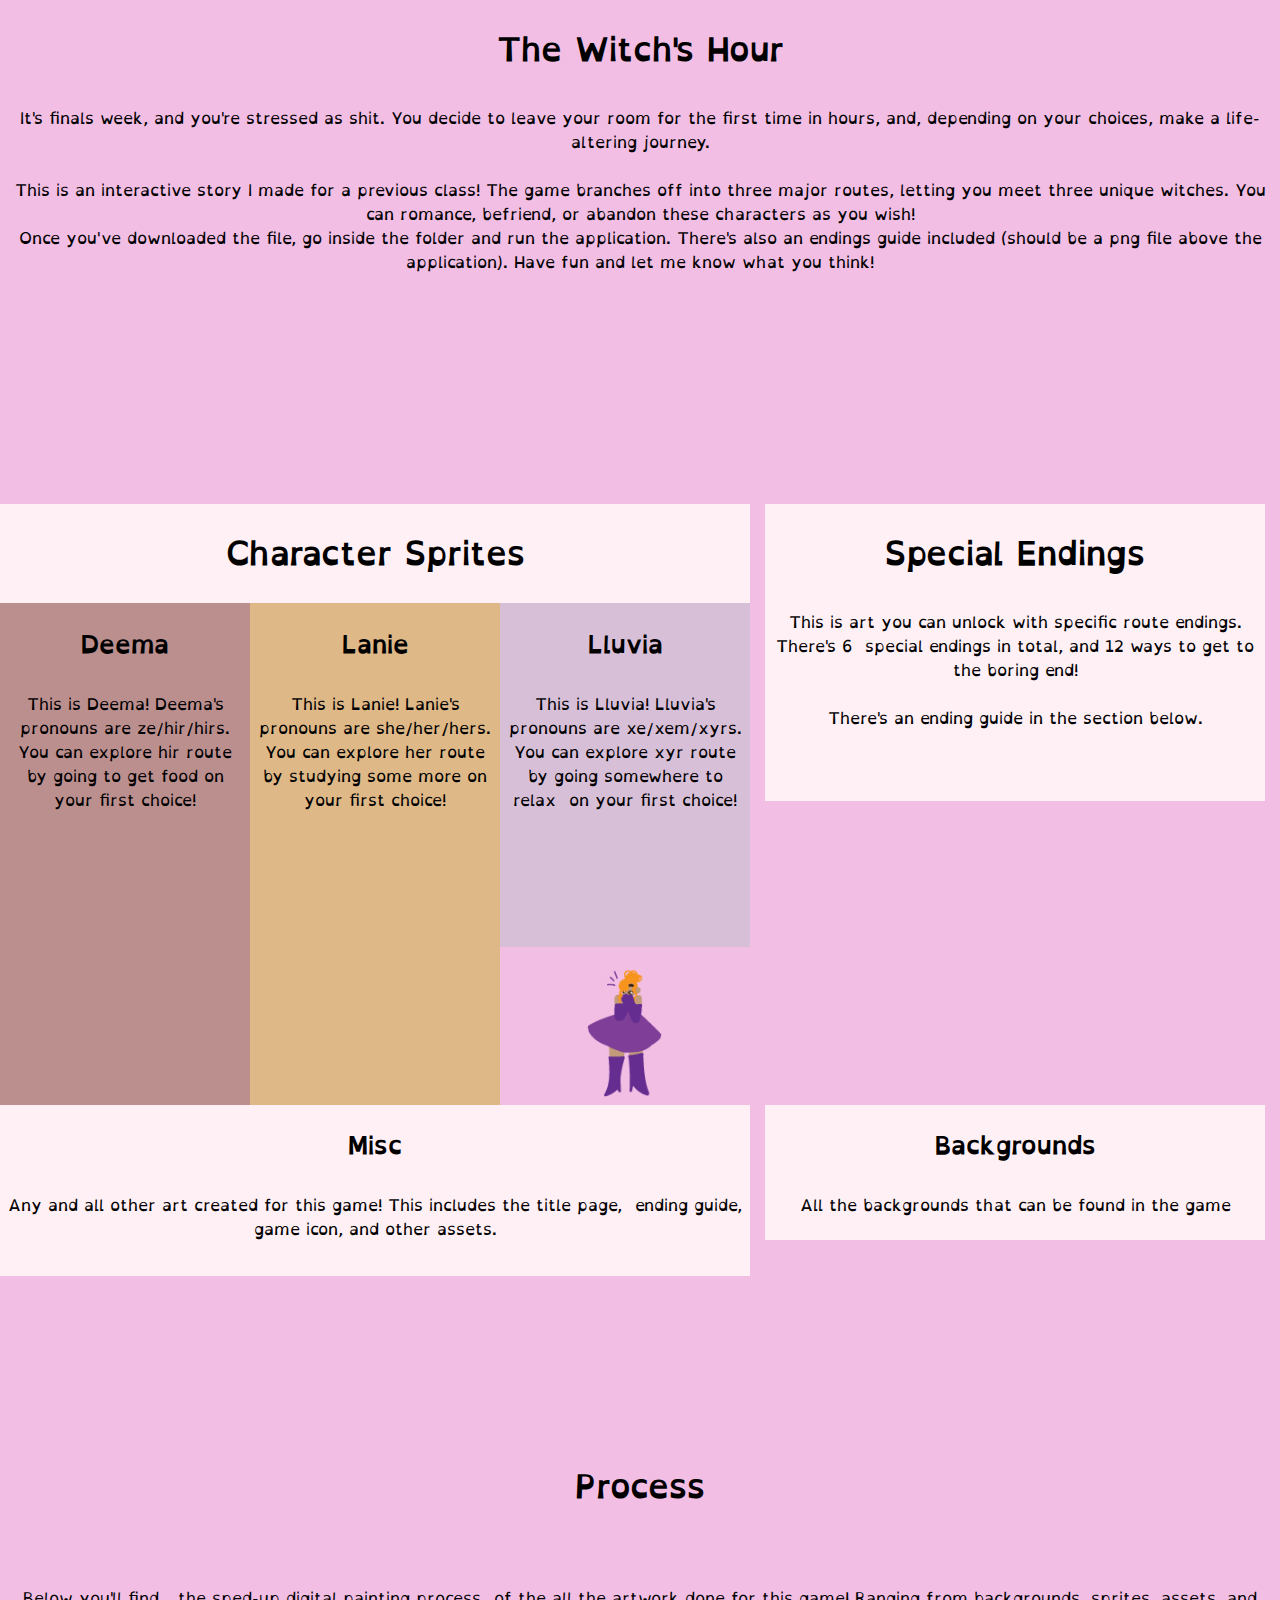
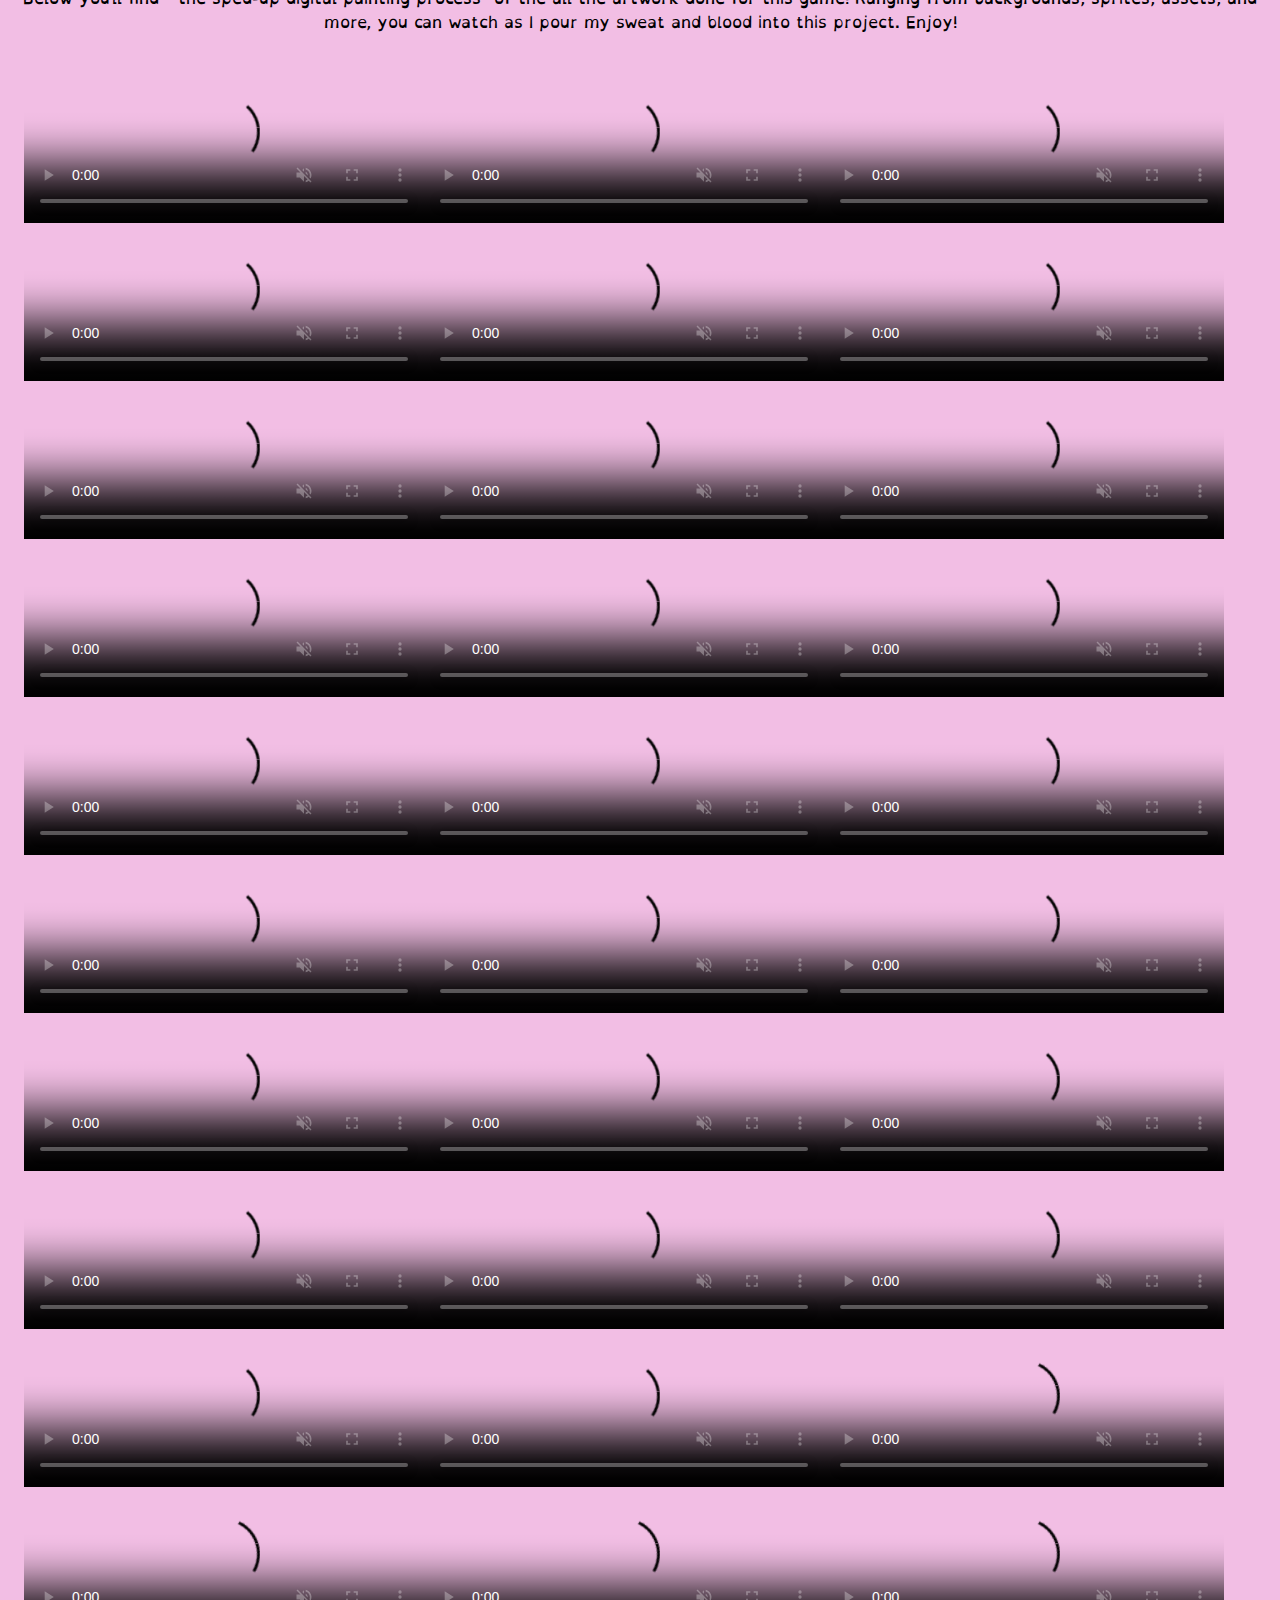
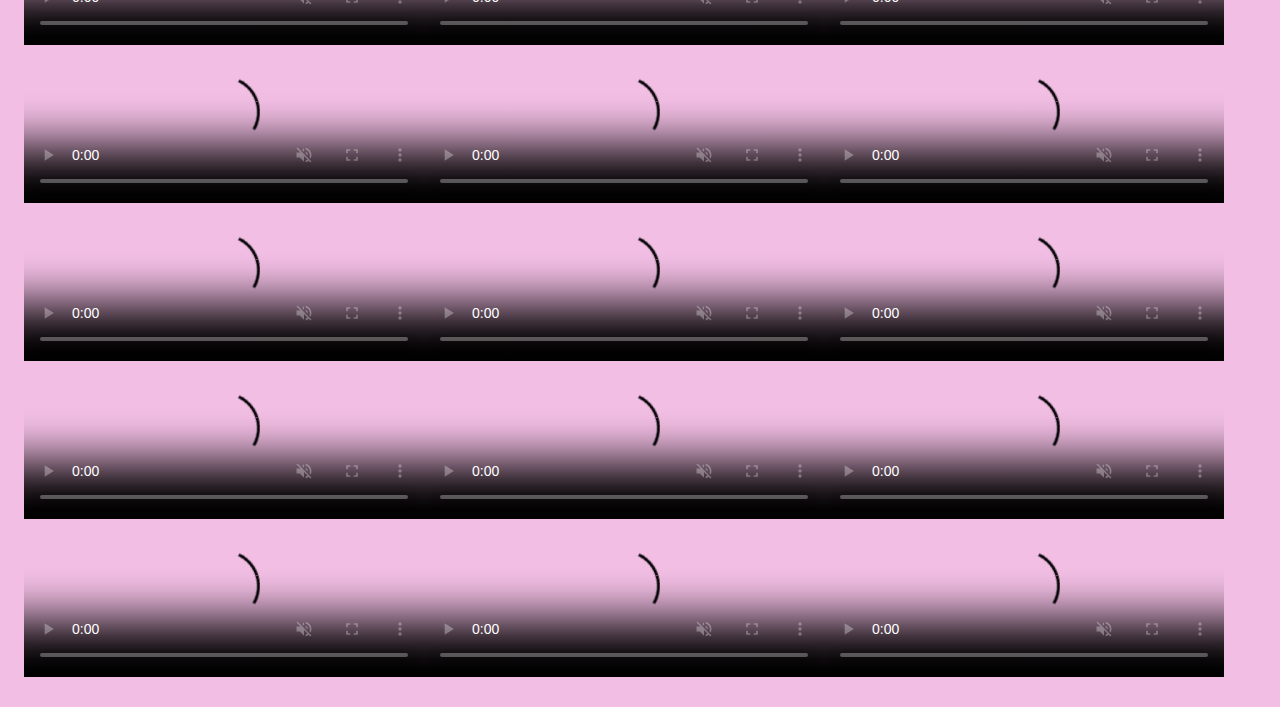
==== grid.html @ 46e74711 "Add files via upload" ====
<!doctype html>
<html lang="en">
	<head> <!-- for search engines, it's not shown on page; info *about* the page-->
	<meta charset="utf-8">
	<meta name="keywords" content="MEDP 285, Web Design">
	<meta name="viewport" content="width=device-width, initial-scale=1.0">
	<meta name= "description" content="Grid project.">
	<meta name= "author" content="Cat Meza U">
	<title>Grid</title>

	<link href="rules.css" rel="stylesheet">

	<link rel="apple-touch-icon" sizes="57x57" href="icon/apple-icon-57x57.png">
	<link rel="apple-touch-icon" sizes="60x60" href="icon/apple-icon-60x60.png">
	<link rel="apple-touch-icon" sizes="72x72" href="icon/apple-icon-72x72.png">
	<link rel="apple-touch-icon" sizes="76x76" href="icon/apple-icon-76x76.png">
	<link rel="apple-touch-icon" sizes="114x114" href="icon/apple-icon-114x114.png">
	<link rel="apple-touch-icon" sizes="120x120" href="icon/apple-icon-120x120.png">
	<link rel="apple-touch-icon" sizes="144x144" href="icon/apple-icon-144x144.png">
	<link rel="apple-touch-icon" sizes="152x152" href="icon/apple-icon-152x152.png">
	<link rel="apple-touch-icon" sizes="180x180" href="icon/apple-icon-180x180.png">
	<link rel="icon" type="image/png" sizes="192x192"  href="icon/android-icon-192x192.png">
	<link rel="icon" type="image/png" sizes="32x32" href="icon/favicon-32x32.png">
	<link rel="icon" type="image/png" sizes="96x96" href="icon/favicon-96x96.png">
	<link rel="icon" type="image/png" sizes="16x16" href="icon/favicon-16x16.png">
	<link rel="manifest" href="icon/manifest.json">
	<meta name="msapplication-TileColor" content="#ffffff">
	<meta name="msapplication-TileImage" content="/ms-icon-144x144.png">
	<meta name="theme-color" content="#ffffff">

	<style>
		* {box-sizing: border-box;}

		@media screen and (min-width: 400px;) {
			#general {  display: grid; width: 50%; grid-template-columns: 200px; }
		}

		body {text-align: center;} 

		p {padding: 7px;}

		div {border: 1px;
			text-align: center; }

		#charas {
			display: grid;
			width: 750px;
			grid-template-rows: repeat(6, auto);
			grid-template-columns: repeat(3, 1fr);
			}

		.item1 {grid-column: 1 / 4;}

		.item7 {grid-column: 1 / 3;}

		#endings {
			display: grid;
			width: 500px;
			grid-template-columns: repeat(2, 1fr);
			grid-template-rows: repeat(4, auto);
			justify-content: center;
			}

		#general {
			display: grid;
			padding-top: 2em;
			grid-template-columns: repeat(2, auto);
			grid-template-rows: repeat(2, auto);
		}

		#icon:hover {-webkit-transform: scaleX(-1); transform: scaleX(-1); }

		#misc {
			display: grid;
			width: 750px;
			grid-template-columns: repeat(2, 1fr);
			grid-template-rows: repeat(5, auto);
			}

		#background {
			display: grid;
			width: 500px;
			grid-template-columns: repeat(2, 1fr);
			grid-template-rows: repeat(14, auto)o;
			justify-content: center;
			}

		#videos {
			display: grid;
			margin: 1.5em;
			width: 1200px;
			grid-template-columns:  repeat(3, 1fr);
			grid-template-rows: repeat(8, auto);
			justify-content: center;
			}

	</style>

	</head>

<body>

<h1> The Witch's Hour </h1>

<p> ​It's finals week, and you're stressed as shit. You decide to leave your room for the first time in hours, and, depending on your choices, make a life-altering journey. <br> <br>

This is an interactive story I made for a previous class! The game branches off into three major routes, letting you meet three unique witches. You can romance, befriend, or abandon these characters as you wish! <br>

Once you've downloaded the file, go inside the folder and run the application. There's also an endings guide included (should be a png file above the application). Have fun and let me know what you think! </p>

<iframe src="https://itch.io/embed/652424" height="167" width="552" frameborder="0"> <a href="https://meza-creates.itch.io/the-witchs-hour">The Witch&#039;s Hour by Meza_Creates</a> </iframe>

<div id="general">
	<div id="charas">
		<div class="item1" style="background-color: lavenderblush;"> <h1> Character Sprites </h1> </div>

		<div style="background-color: rosybrown;"> <h2> Deema </h2> <p> ​This is Deema! Deema's pronouns are ze/hir/hirs. You can explore hir route by going to get food on your first choice! </p> </div>

		<div style="background-color: burlywood;"> <h2> Lanie </h2> <p> ​​This is Lanie! Lanie's pronouns are she/her/hers. You can explore her route by studying some more on your first choice! </p> </div>

		<div style="background-color: thistle;"> <h2> Lluvia </h2> <p> ​​This is Lluvia! Lluvia's pronouns are xe/xem/xyrs. You can explore xyr route by going somewhere to relax on your first choice! </p> </div>

		<div style="background-color: rosybrown;">
		<img src="images/deema-happy.png" style="width:100%" alt=""> </div>

		<div style="background-color: burlywood;">
		<img src="images/lanie-smile.png" style="width: 100%" alt=""> </div>

		<div style="background-color: thistle;"> 
		<img src="images/lluvia-smile.png" style="width:100%" alt=""> </div>

		<div style="background-color: rosybrown;"> 
		<img src="images/deema-neutral.png" style="width:100%" alt=""> </div>

		<div style="background-color: burlywood;"> 
		<img src="images/lanie-neutral.png" style="width:100%" alt=""> </div>

		<div style="background-color: thistle;"> 
		<img src="images/lluvia-neutral.png" style="width:100%" alt=""> </div>

		<div style="background-color: rosybrown;"> 
		<img src="images/deema-bag.png" style="width:100%" alt=""> </div>

		<div style="background-color: burlywood;"> 
		<img src="images/lanie-timid.png" style="width:100%" alt=""> </div>

		<div style="background-color: thistle;"> 
		<img src="images/lluvia-plant.png" style="width:100%" alt=""> </div>

		<div style="background-color: rosybrown;"> 
		<img src="images/deema-wince.png" style="width:100%" alt=""> </div>

		<div style="background-color: burlywood;"> 
		<img src="images/lanie-anxious.png" style="width:100%" alt=""> </div>

		<div style="background-color: thistle;"> 
		<img src="images/lluvia-annoyed.png" style="width:100%" alt=""> </div>

		<div style="background-color: rosybrown;"> 
		<img src="images/deema-upset.png" style="width:100%" alt=""> </div>

		<div style="background-color: burlywood;"> 
		<img src="images/lanie-blush.png" style="width:100%" alt=""> </div>

		<div id="icon">
		<a href="index.html" target="_blank"></a> <img border="0" alt="Return to Home" src="shock.png" height="150" style="padding-top: 20px"> </div>
	</div>
	
	<div id="endings">

  		<div class="item7" style="background-color: lavenderblush;"> <h1> Special Endings </h1> <p> This is art you can unlock with specific route endings. There's 6 special endings in total, and 12 ways to get to the boring end! <br> <br> There's an ending guide in the section below.</p> </div>

  		<div> <img src="images/deema_date.png" style="width:100%" alt=""> </div>

  		<div> <img src="images/deema_friend.png" style="width:100%" alt=""> </div>

  		<div> <img src="images/lanie_date.png" style="width:100%" alt=""> </div> 

  		<div> <img src="images/lanie_friend.png" style="width:100%" alt=""> </div>

  		<div> <img src="images/lluvia_date.png" style="width:100%" alt=""> </div>

  		<div> <img src="images/lluvia_friend.png" style="width:100%" alt=""> </div>

		<div class="item7" > <img src="images/boring-end.png" style="width:100%" alt=""> </div>
	</div>

	<div id="misc">
		<div class="item7" style="background-color: lavenderblush;"> <h2> Misc </h2> <p> Any and all other art created for this game! This includes the title page, ending guide, game icon, and other assets. </p> </div>

		<div class="item7"> <img src="images/guide.png" style="width:100%" alt=""> </div>

		<div> <img src="images/books.png" style="width: 100%" alt=""> </div>

		<div> <img src="images/books-ruined.png" style="width:100%" alt=""> </div>

		<div> <img src="images/window_icon.png" style="width:100%" alt=""> </div>

		<div> <img src="images/phone.png" style="width:100%" alt=""> </div>

		<div class="item7"> <img src="images/main_menu2.png" style="width:100%" alt=""> </div>
	</div>

	<div id="background">
		<div class="item7" style="background-color: lavenderblush;"> <h2> Backgrounds </h2> <p> All the backgrounds that can be found in the game </p> </div>

		<div> <img src="images/bg-academy.png" style="width:100%" alt=""> </div>

		<div> <img src="images/bg-bag.png" style="width:100%" alt=""> </div>

		<div> <img src="images/bg-bed.png" style="width:100%" alt=""> </div>

		<div> <img src="images/bg-between.png" style="width:100%" alt=""> </div>

		<div> <img src="images/bg-coffee.png" style="width:100%" alt=""> </div>

		<div> <img src="images/bg-desk.png" style="width:100%" alt=""> </div>

		<div> <img src="images/bg-food.png" style="width:100%" alt=""> </div>

		<div> <img src="images/bg-hall.png" style="width:100%" alt=""> </div>

		<div> <img src="images/bg-luuiva_room.png" style="width:100%" alt=""> </div>

		<div> <img src="images/bg-potion.png" style="width:100%" alt=""> </div>

		<div> <img src="images/bg-riverside.png" style="width:100%" alt=""> </div>

		<div> <img src="images/bg-street.png" style="width:100%" alt=""> </div>

		<div> <img src="images/bg-library.png" style="width:100%" alt=""> </div>
	</div>
</div>

<h1> Process </h1>
​<p> Below you'll find  the sped-up digital painting process of the all the artwork done for this game! Ranging from backgrounds, sprites, assets, and more, you can watch as I pour my sweat and blood into this project. Enjoy! </p>

<div id="videos">
	<div> <video controls muted poster="images/deema.png" loop preload playsinline controlslist="nodownload"> <source src="images/videos/deema bag.mp4" type="video/mp4" width=10> </video> </div>

	<div> <video controls muted poster="images/deema.png" loop preload playsinline controlslist="nodownload"> <source src="images/videos/deema neutral.mp4" type="video/mp4" width=10> </video> </div>

	<div> <video controls muted poster="images/deema.png" loop preload playsinline controlslist="nodownload"> <source src="images/videos/deema smile.mp4" type="video/mp4" width=10> </video> </div>

	<div> <video controls muted poster="images/deema.png" loop preload playsinline controlslist="nodownload"> <source src="images/videos/deema upset.mp4" type="video/mp4" width=10> </video> </div>

	<div> <video controls muted poster="images/deema.png" loop preload playsinline controlslist="nodownload"> <source src="images/videos/deema wince.mp4" type="video/mp4" width=10> </video> </div>

	<div> <video controls muted poster="images/deema.png" loop preload playsinline controlslist="nodownload"> <source src="images/videos/deema all.mp4" type="video/mp4" width=10> </video> </div>

	<div> <video controls muted poster="images/lanie.png" loop preload playsinline controlslist="nodownload"> <source src="images/videos/lanie timid.mp4" type="video/mp4" width=10> </video> </div>

	<div> <video controls muted poster="images/lanie.png" loop preload playsinline controlslist="nodownload"> <source src="images/videos/lanie neutral.mp4" type="video/mp4" width=10> </video> </div>

	<div> <video controls muted poster="images/lanie.png" loop preload playsinline controlslist="nodownload"> <source src="images/videos/lanie smile.mp4" type="video/mp4" width=10> </video> </div>

	<div> <video controls muted poster="images/lanie.png" loop preload playsinline controlslist="nodownload"> <source src="images/videos/lanie anxious.mp4" type="video/mp4" width=10> </video> </div>

	<div> <video controls muted poster="images/lanie.png" loop preload playsinline controlslist="nodownload"> <source src="images/videos/lanie blush.mp4" type="video/mp4" width=10> </video> </div>

	<div> <video controls muted poster="images/lanie.png" loop preload playsinline controlslist="nodownload"> <source src="images/videos/lanie all.mp4" type="video/mp4" width=10> </video> </div>

	<div> <video controls muted poster="images/lluvia.png" loop preload playsinline controlslist="nodownload"> <source src="images/videos/lluvia neutral.mp4" type="video/mp4" width=10> </video> </div>

	<div> <video controls muted poster="images/lluvia.png" loop preload playsinline controlslist="nodownload"> <source src="images/videos/lluvia smile.mp4" type="video/mp4" width=10> </video> </div>

	<div> <video controls muted poster="images/lluvia.png" loop preload playsinline controlslist="nodownload"> <source src="images/videos/lluvia annoyed.mp4" type="video/mp4" width=10> </video> </div>

	<div> <video controls muted poster="images/lluvia.png" loop preload playsinline controlslist="nodownload"> <source src="images/videos/lluvia all.mp4" type="video/mp4" width=10> </video> </div>

	<div> <video controls muted poster="images/all.png" loop preload playsinline controlslist="nodownload"> <source src="images/videos/all.mp4" type="video/mp4" width=10> </video> </div>

	<div> <video controls muted poster="images/deema_date.png" loop preload playsinline controlslist="nodownload"> <source src="images/videos/deema date.mp4" type="video/mp4" width=10> </video> </div>

	<div> <video controls muted poster="images/deema_friend.png" loop preload playsinline controlslist="nodownload"> <source src="images/videos/deema friend.mp4" type="video/mp4" width=10> </video> </div>

	<div> <video controls muted poster="images/lanie_date.png" loop preload playsinline controlslist="nodownload"> <source src="images/videos/lanie date.mp4" type="video/mp4" width=10> </video> </div>

	<div> <video controls muted poster="images/lanie_friend.png" loop preload playsinline controlslist="nodownload"> <source src="images/videos/lanie friend.mp4" type="video/mp4" width=10> </video> </div>

	<div> <video controls muted poster="images/lluvia_date.png" loop preload playsinline controlslist="nodownload"> <source src="images/videos/lluvia date.mp4" type="video/mp4" width=10> </video> </div>

	<div> <video controls muted poster="images/lluvia_friend.png" loop preload playsinline controlslist="nodownload"> <source src="images/videos/lluvia friend.mp4" type="video/mp4" width=10> </video> </div>

	<div> <video controls muted poster="images/boring-end.png" loop preload playsinline controlslist="nodownload"> <source src="images/videos/boring cg.mp4" type="video/mp4" width=10> </video> </div>

	<div> <video controls muted poster="images/all.png" loop preload playsinline controlslist="nodownload"> <source src="images/videos/cg all.mp4" type="video/mp4" width=10> </video> </div>

	<div> <video controls muted poster="images/bg-academy.png" loop preload playsinline controlslist="nodownload"> <source src="images/videos/bg academy.mp4" type="video/mp4" width=10> </video> </div>

	<div> <video controls muted poster="images/bg-bag.png" loop preload playsinline controlslist="nodownload"> <source src="images/videos/bg bag.mp4" type="video/mp4" width=10> </video> </div>

	<div> <video controls muted poster="images/bg-bed.png" loop preload playsinline controlslist="nodownload"> <source src="images/videos/bg bed.mp4" type="video/mp4" width=10> </video> </div>

	<div> <video controls muted poster="images/bg-between.png" loop preload playsinline controlslist="nodownload"> <source src="images/videos/bg in between.mp4" type="video/mp4" width=10> </video> </div>

	<div> <video controls muted poster="images/bg-coffee.png" loop preload playsinline controlslist="nodownload"> <source src="images/videos/bg coffee.mp4" type="video/mp4" width=10> </video> </div>

	<div> <video controls muted poster="images/bg-desk.png" loop preload playsinline controlslist="nodownload"> <source src="images/videos/bg desk.mp4" type="video/mp4" width=10> </video> </div>

	<div> <video controls muted poster="images/bg-food.png" loop preload playsinline controlslist="nodownload"> <source src="images/videos/bg food.mp4" type="video/mp4" width=10> </video> </div>

	<div> <video controls muted poster="images/bg-hall.png" loop preload playsinline controlslist="nodownload"> <source src="images/videos/bg hall.mp4" type="video/mp4" width=10> </video> </div>

	<div> <video controls muted poster="images/bg-library.png" loop preload playsinline controlslist="nodownload"> <source src="images/videos/bg library.mp4" type="video/mp4" width=10> </video> </div>

	<div> <video controls muted poster="images/bg-potion.png" loop preload playsinline controlslist="nodownload"> <source src="images/videos/bg potion.mp4" type="video/mp4" width=10> </video> </div>

	<div> <video controls muted poster="images/bg-riverside.png" loop preload playsinline controlslist="nodownload"> <source src="images/videos/bg riverside.mp4" type="video/mp4" width=10> </video> </div>

	<div> <video controls muted poster="images/bg-street.png" loop preload playsinline controlslist="nodownload"> <source src="images/videos/bg street.mp4" type="video/mp4" width=10> </video> </div>

	<div> <video controls muted poster="images/all.png" loop preload playsinline controlslist="nodownload"> <source src="images/videos/all bg.mp4" type="video/mp4" width=10> </video> </div>

	<div> <video controls muted poster="images/books.png" loop preload playsinline controlslist="nodownload"> <source src="images/videos/books.mp4" type="video/mp4" width=10> </video> </div>

	<div> <video controls muted poster="images/phone.png" loop preload playsinline controlslist="nodownload"> <source src="images/videos/phone.mp4" type="video/mp4" width=10> </video> </div>

	<div> <video controls muted poster="images/main_menu2.png" loop preload playsinline controlslist="nodownload"> <source src="images/videos/title page.mp4" type="video/mp4" width=10> </video> </div>

	<div> <video controls muted poster="images/all.png" loop preload playsinline controlslist="nodownload"> <source src="images/videos/all assets.mp4" type="video/mp4" width=10> </video> </div>
</div>

</body>
</html>
---- rules.css ----
* {box-sizing: border-box;}

body {
	background-color: #F2BEE4;
	background-repeat: no-repeat;
	background-attachment: fixed;
	background-position: center right;
	position: relative;
	margin: 0;
	font-family: "OpenDyslexic-Regular";
	padding-bottom: 6px;
		}

@font-face {
  font-family: OpenDyslexic-Regular;
  src: url(OpenDyslexic-Regular.otf);
}

#container {
	max-width: 90%;
	position: absolute;
	top: 0;
	left: 0;
	right: 0;
	margin: auto;
	background-color: green;
	/* rgba(255, 255, 255, 0.8); */
	border: 1px solid green;
	border-top: 0;
	line-height: 1.5em;
}

hr {border: 1px solid purple;
	background-color: purple;
	padding-bottom: 0px
	margin: 0px; }

main {
  float: left;
  width: 65%;
  border: 1px solid gray;
  padding: 2em;
  text-align: justify;
}
aside {
  float: right;
  width: 20%;
  border: 1px solid gray;
  color: pink;
  padding: 1em;
  margin: 0px;
}

a {
  font-weight: bold;
  color: purple;
  text-decoration: none;
  border: 0px;
}
a:hover {
  color: violet;
}

html {scroll-behavior: smooth; }
	p { line-height: 1.5em; }

	nav {
		position: fixed;
		left: 0;
		top: 0px;
		height: 3em;
		width: 100%;
		color: #fff;
		background-color: rgba(0, 0, 0, 0.75);
		border: 1px solid purple;
		margin: 0;
		margin-top: -10px;
		padding: 0 0 10px 0;
		z-index: 10;
		}
	nav a {
		text-decoration: none;
		color: purple;
		}
	nav a:hover {color: violet;}
	nav ul {list-style-type: none}
	nav ul li {
		display: inline;
		margin-top: 0;
		padding-left: 10px;
		padding-right: 10px;
		border-right: 1px dotted #999;
		}
		nav ul li a img {vertical-align: text-bottom;}
		nav ul li: last-child {border-right: none}

	#main {
		margin-top: 3em;
		padding: 0 0.5em 0 0.5em;
		padding-bottom: 100px;
		}

	header picture img {
		display: block;
		margin-left: auto;
		margin-right: auto;
		}

	video {width: 100%;	height: 100%;}

	section { margin-top: 2px; }

	footer {
		position: absolute;
		left: 0;
		bottom: 0;
		width: 100%;
		background-color: #91AAF2;
		text-align: center;
		border-top: 2px solid purple;
		}

	.dropdown {
		cursor: pointer;
		position: relative;
		display: inline-block;
		}

	.dropdown-content {
		display: none;
		position: absolute;
		min-width: 10em;
		background-color: #91AAF2;
		box-shadow: 0px 8px 16px 0px rgba(0, 0, 0, 0.2);
		z-index: 20;
		}

	.dropdown-content a {
		background-color: rgba(0, 0, 0, 0.8);
		color: white;
		padding: 0.5em 2em 0.5em 1em;
		text-decoration: none;
		border-bottom: 1px solid gray;
		display: block;
		}

	.dropdown:hover .dropdown-content {display: block;}

	/* @media screen and (max-width: 600px) {
		body { background-color: purple; color: black; }
		} */

.corner {
	bottom: 0px;
	margin: 10px;
	right: 0px;
	padding-bottom: 0px;
	position: fixed;
	object-position: bottom right;
}

.middle {
	bottom: 0px;
	margin: 10px;
	right: 90px;
	padding-bottom: 0px;
	position: fixed;
	object-position: bottom right;
}

.corner2 {
	bottom: 0px;
	margin: 10px;
	right: 180px;
	padding-bottom: 0px;
	position: fixed;
	object-position: bottom right;
}

* {
  scrollbar-width: thin;
  scrollbar-color: #91AAF2 #F2BEE4;
}

/* Works on Chrome/Edge/Safari */
*::-webkit-scrollbar {
  width: 12px;
}
*::-webkit-scrollbar-track {
  background: #F2BEE4;
}
*::-webkit-scrollbar-thumb {
  background-color: #91AAF2;
  border-radius: 20px;
  border: 2px solid #F2BEE4;
}
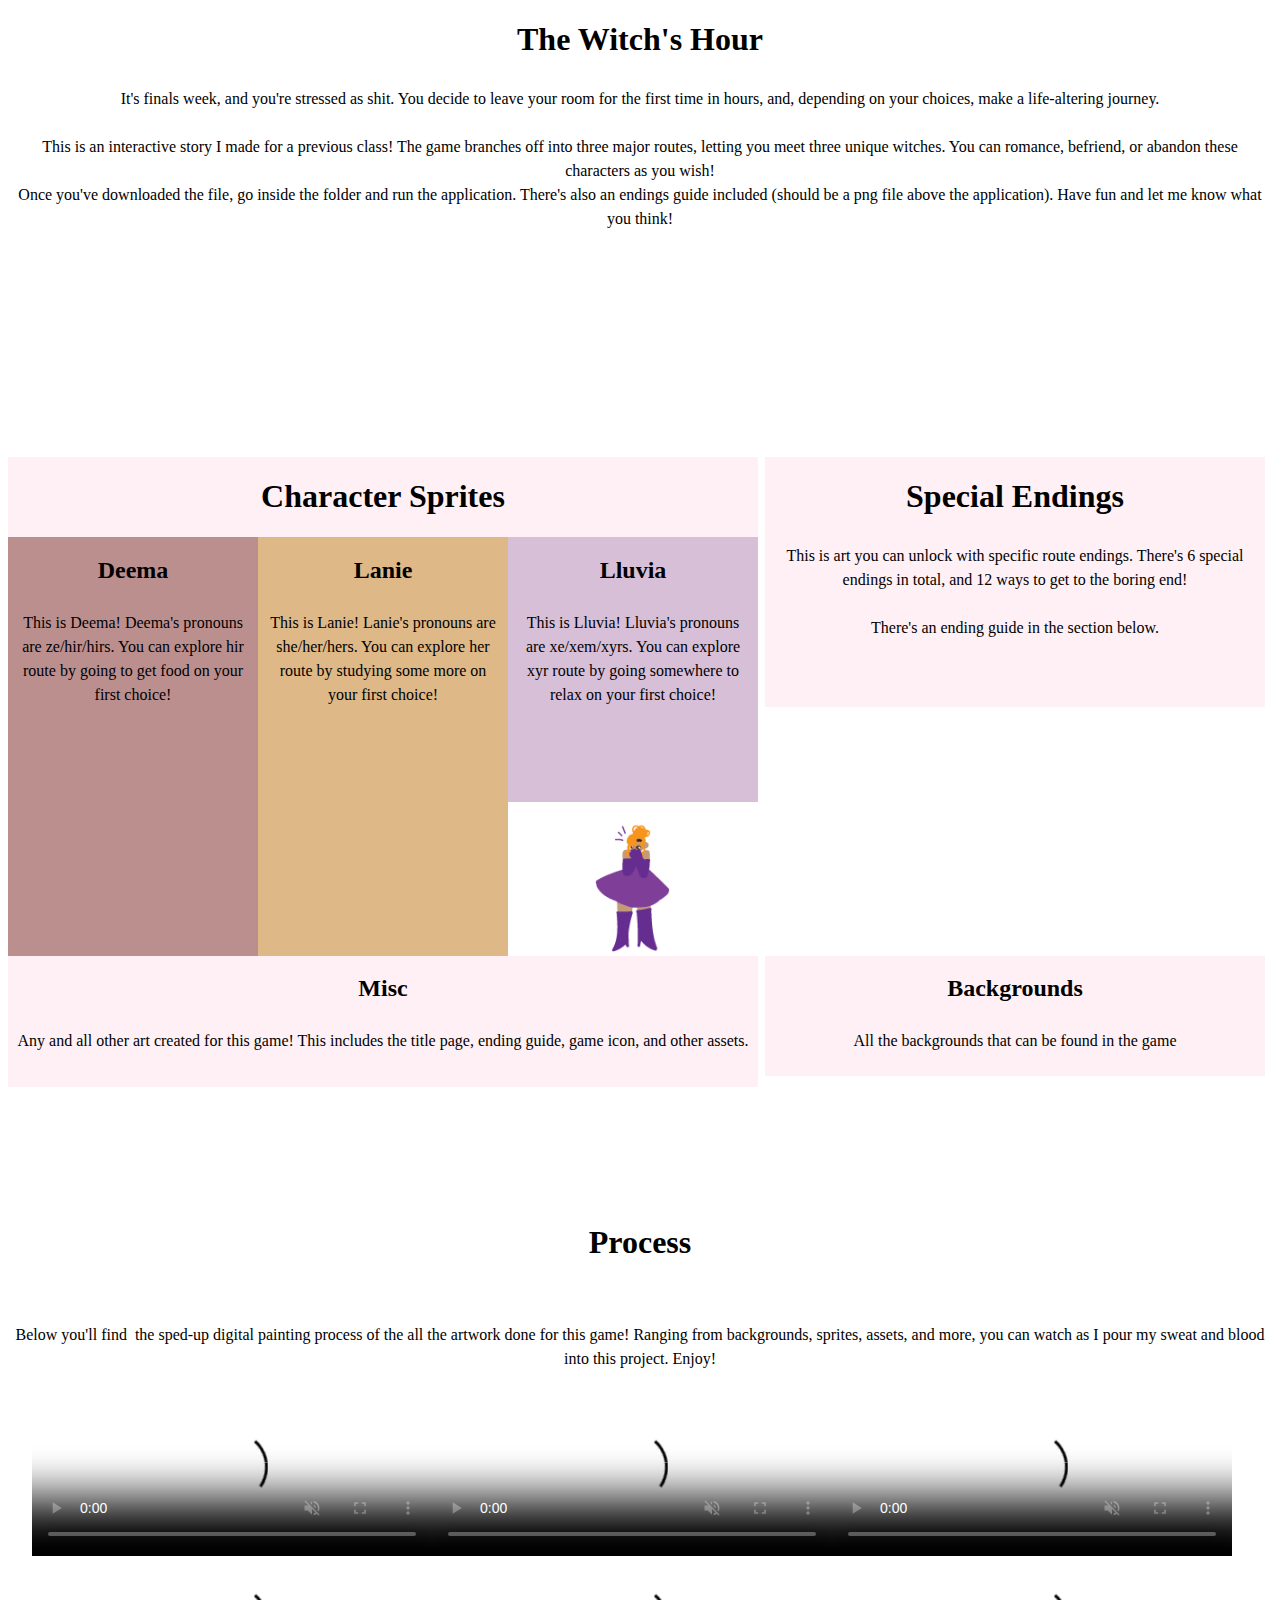
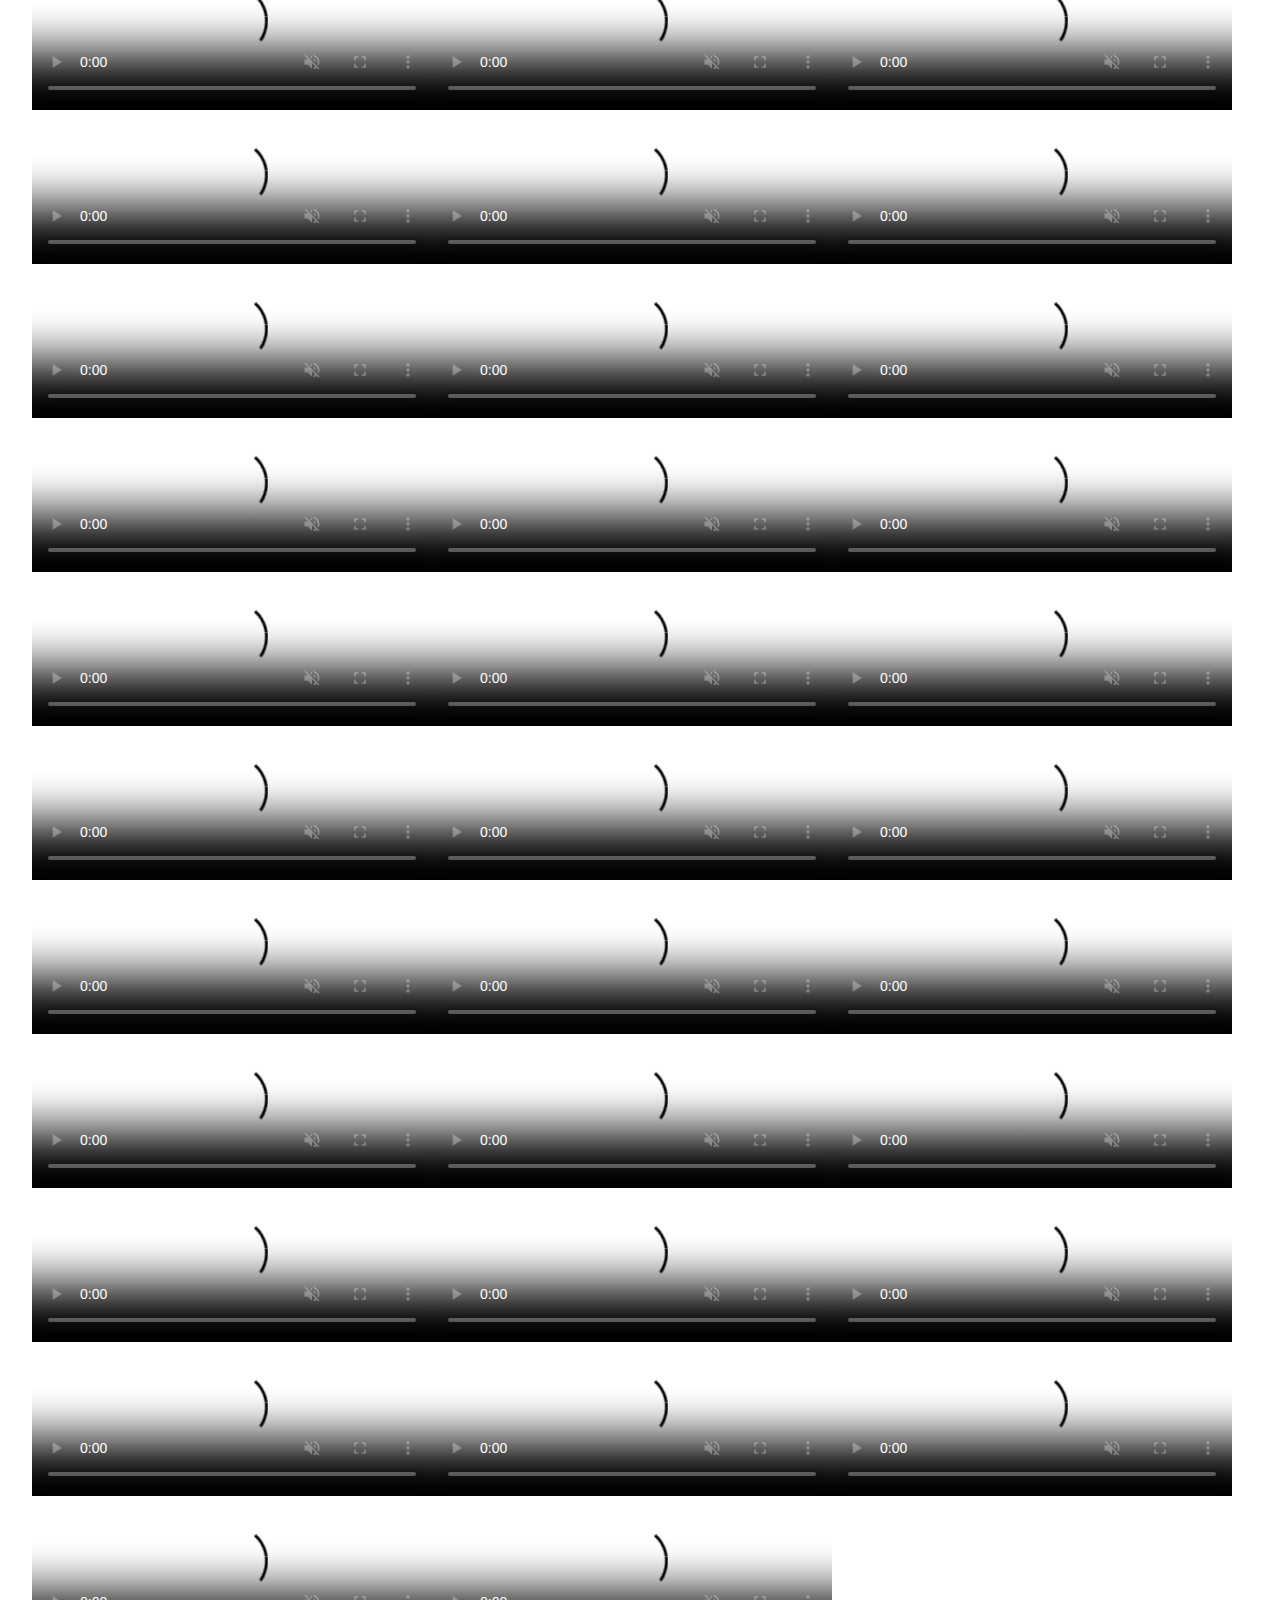
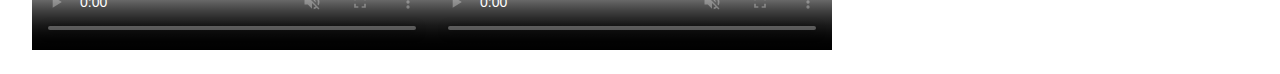
==== commit 4202d1b4: "Add files via upload" ====
--- a/grid.html
+++ b/grid.html
@@ -6,7 +6,7 @@
 	<meta name="viewport" content="width=device-width, initial-scale=1.0">
 	<meta name= "description" content="Grid project.">
 	<meta name= "author" content="Cat Meza U">
-	<title>Grid</title>
+	<title>The Witch's Hour </title>
 
 	<link href="rules.css" rel="stylesheet">
 
@@ -45,7 +45,7 @@
 		#charas {
 			display: grid;
 			width: 750px;
-			grid-template-rows: repeat(6, auto);
+			grid-template-rows: repeat(6, auto) ;
 			grid-template-columns: repeat(3, 1fr);
 			}
 
@@ -81,7 +81,7 @@
 			display: grid;
 			width: 500px;
 			grid-template-columns: repeat(2, 1fr);
-			grid-template-rows: repeat(14, auto)o;
+			grid-template-rows: repeat(7, auto);
 			justify-content: center;
 			}
 
@@ -162,8 +162,11 @@
 		<div style="background-color: burlywood;"> 
 		<img src="images/lanie-blush.png" style="width:100%" alt=""> </div>
 
-		<div id="icon">
-		<a href="index.html" target="_blank"></a> <img border="0" alt="Return to Home" src="shock.png" height="150" style="padding-top: 20px"> </div>
+		<div id="icon"> 
+		<a href="index.html" target="_blank">
+         <img alt="Return to Home" src="shock.png" height="150" border="0" style="padding-top: 20px">
+     	</a>
+		</div>
 	</div>
 	
 	<div id="endings">
@@ -202,33 +205,35 @@
 	</div>
 
 	<div id="background">
-		<div class="item7" style="background-color: lavenderblush;"> <h2> Backgrounds </h2> <p> All the backgrounds that can be found in the game </p> </div>
+		<div class="item7" style="background-color: lavenderblush;"> 
+			<h2> Backgrounds </h2> <p> All the backgrounds that can be found in the game </p> 
+		</div>
+
+		<div> <img src="images/bg-potion.png" style="width:100%" alt=""> </div>
+
+		<div> <img src="images/bg-desk.png" style="width:100%" alt=""> </div>
+
+		<div> <img src="images/bg-lluvia_room.png" style="width:100%" alt=""> </div>
+
+		<div> <img src="images/bg-bed.png" style="width:100%" alt=""> </div>
+
+		<div> <img src="images/bg-bag.png" style="width:100%" alt=""> </div>
+
+		<div> <img src="images/bg-coffee.png" style="width:100%" alt=""> </div>
 
 		<div> <img src="images/bg-academy.png" style="width:100%" alt=""> </div>
 
-		<div> <img src="images/bg-bag.png" style="width:100%" alt=""> </div>
-
-		<div> <img src="images/bg-bed.png" style="width:100%" alt=""> </div>
+		<div> <img src="images/bg-hall.png" style="width:100%" alt=""> </div>
+
+		<div> <img src="images/bg-riverside.png" style="width:100%" alt=""> </div>
+
+		<div> <img src="images/bg-street.png" style="width:100%" alt=""> </div>
+
+		<div> <img src="images/bg-food.png" style="width:100%" alt=""> </div>
+
+		<div> <img src="images/bg-library.png" style="width:100%" alt=""> </div>
 
 		<div> <img src="images/bg-between.png" style="width:100%" alt=""> </div>
-
-		<div> <img src="images/bg-coffee.png" style="width:100%" alt=""> </div>
-
-		<div> <img src="images/bg-desk.png" style="width:100%" alt=""> </div>
-
-		<div> <img src="images/bg-food.png" style="width:100%" alt=""> </div>
-
-		<div> <img src="images/bg-hall.png" style="width:100%" alt=""> </div>
-
-		<div> <img src="images/bg-luuiva_room.png" style="width:100%" alt=""> </div>
-
-		<div> <img src="images/bg-potion.png" style="width:100%" alt=""> </div>
-
-		<div> <img src="images/bg-riverside.png" style="width:100%" alt=""> </div>
-
-		<div> <img src="images/bg-street.png" style="width:100%" alt=""> </div>
-
-		<div> <img src="images/bg-library.png" style="width:100%" alt=""> </div>
 	</div>
 </div>
 
@@ -246,7 +251,7 @@
 
 	<div> <video controls muted poster="images/deema.png" loop preload playsinline controlslist="nodownload"> <source src="images/videos/deema wince.mp4" type="video/mp4" width=10> </video> </div>
 
-	<div> <video controls muted poster="images/deema.png" loop preload playsinline controlslist="nodownload"> <source src="images/videos/deema all.mp4" type="video/mp4" width=10> </video> </div>
+	<!--  <div> <video controls muted poster="images/deema.png" loop preload playsinline controlslist="nodownload"> <source src="images/videos/deema all.mp4" type="video/mp4" width=10> </video> </div> -->
 
 	<div> <video controls muted poster="images/lanie.png" loop preload playsinline controlslist="nodownload"> <source src="images/videos/lanie timid.mp4" type="video/mp4" width=10> </video> </div>
 
@@ -258,7 +263,7 @@
 
 	<div> <video controls muted poster="images/lanie.png" loop preload playsinline controlslist="nodownload"> <source src="images/videos/lanie blush.mp4" type="video/mp4" width=10> </video> </div>
 
-	<div> <video controls muted poster="images/lanie.png" loop preload playsinline controlslist="nodownload"> <source src="images/videos/lanie all.mp4" type="video/mp4" width=10> </video> </div>
+	<!-- <div> <video controls muted poster="images/lanie.png" loop preload playsinline controlslist="nodownload"> <source src="images/videos/lanie all.mp4" type="video/mp4" width=10> </video> </div> -->
 
 	<div> <video controls muted poster="images/lluvia.png" loop preload playsinline controlslist="nodownload"> <source src="images/videos/lluvia neutral.mp4" type="video/mp4" width=10> </video> </div>
 
@@ -266,9 +271,9 @@
 
 	<div> <video controls muted poster="images/lluvia.png" loop preload playsinline controlslist="nodownload"> <source src="images/videos/lluvia annoyed.mp4" type="video/mp4" width=10> </video> </div>
 
-	<div> <video controls muted poster="images/lluvia.png" loop preload playsinline controlslist="nodownload"> <source src="images/videos/lluvia all.mp4" type="video/mp4" width=10> </video> </div>
-
-	<div> <video controls muted poster="images/all.png" loop preload playsinline controlslist="nodownload"> <source src="images/videos/all.mp4" type="video/mp4" width=10> </video> </div>
+	<!-- <div> <video controls muted poster="images/lluvia.png" loop preload playsinline controlslist="nodownload"> <source src="images/videos/lluvia all.mp4" type="video/mp4" width=10> </video> </div>
+
+	<div> <video controls muted poster="images/all.png" loop preload playsinline controlslist="nodownload"> <source src="images/videos/all.mp4" type="video/mp4" width=10> </video> </div> -->
 
 	<div> <video controls muted poster="images/deema_date.png" loop preload playsinline controlslist="nodownload"> <source src="images/videos/deema date.mp4" type="video/mp4" width=10> </video> </div>
 
@@ -284,7 +289,7 @@
 
 	<div> <video controls muted poster="images/boring-end.png" loop preload playsinline controlslist="nodownload"> <source src="images/videos/boring cg.mp4" type="video/mp4" width=10> </video> </div>
 
-	<div> <video controls muted poster="images/all.png" loop preload playsinline controlslist="nodownload"> <source src="images/videos/cg all.mp4" type="video/mp4" width=10> </video> </div>
+	<!-- <div> <video controls muted poster="images/all.png" loop preload playsinline controlslist="nodownload"> <source src="images/videos/cg all.mp4" type="video/mp4" width=10> </video> </div> -->
 
 	<div> <video controls muted poster="images/bg-academy.png" loop preload playsinline controlslist="nodownload"> <source src="images/videos/bg academy.mp4" type="video/mp4" width=10> </video> </div>
 
@@ -310,7 +315,7 @@
 
 	<div> <video controls muted poster="images/bg-street.png" loop preload playsinline controlslist="nodownload"> <source src="images/videos/bg street.mp4" type="video/mp4" width=10> </video> </div>
 
-	<div> <video controls muted poster="images/all.png" loop preload playsinline controlslist="nodownload"> <source src="images/videos/all bg.mp4" type="video/mp4" width=10> </video> </div>
+	<!--  <div> <video controls muted poster="images/all.png" loop preload playsinline controlslist="nodownload"> <source src="images/videos/all bg.mp4" type="video/mp4" width=10> </video> </div> -->
 
 	<div> <video controls muted poster="images/books.png" loop preload playsinline controlslist="nodownload"> <source src="images/videos/books.mp4" type="video/mp4" width=10> </video> </div>
 
@@ -318,7 +323,7 @@
 
 	<div> <video controls muted poster="images/main_menu2.png" loop preload playsinline controlslist="nodownload"> <source src="images/videos/title page.mp4" type="video/mp4" width=10> </video> </div>
 
-	<div> <video controls muted poster="images/all.png" loop preload playsinline controlslist="nodownload"> <source src="images/videos/all assets.mp4" type="video/mp4" width=10> </video> </div>
+	<!-- <div> <video controls muted poster="images/all.png" loop preload playsinline controlslist="nodownload"> <source src="images/videos/all assets.mp4" type="video/mp4" width=10> </video> </div> -->
 </div>
 
 </body>
--- a/rules.css
+++ b/rules.css
@@ -1,4 +1,6 @@
 * {box-sizing: border-box;}
+
+cursor: url()
 
 body {
 	background-color: #F2BEE4;
@@ -23,9 +25,6 @@
 	left: 0;
 	right: 0;
 	margin: auto;
-	background-color: green;
-	/* rgba(255, 255, 255, 0.8); */
-	border: 1px solid green;
 	border-top: 0;
 	line-height: 1.5em;
 }
